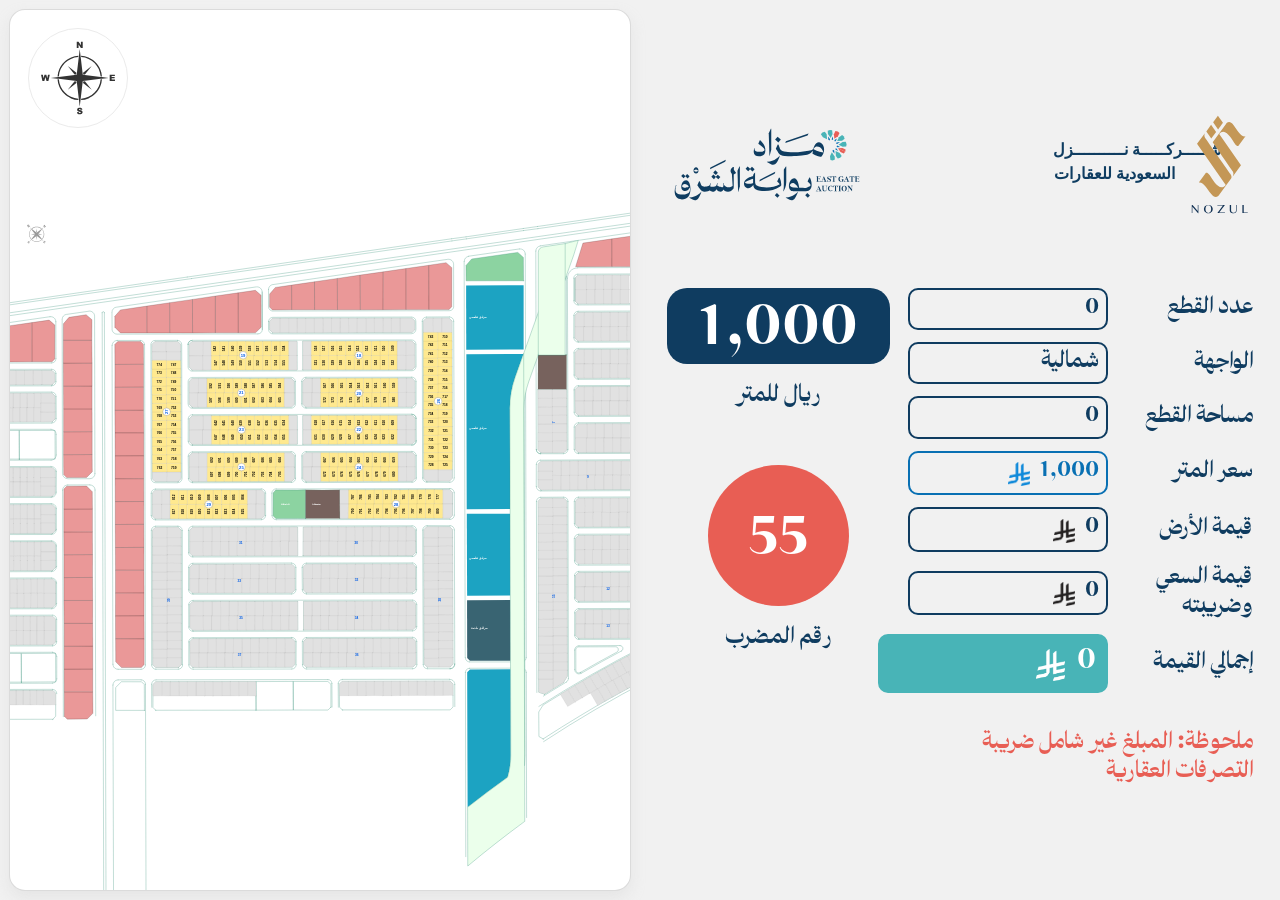
==== app.html @ c3728f0f "initial commit" ====
<!DOCTYPE html>
<html lang="en">

<head>
  <meta charset="UTF-8" />
  <meta http-equiv="X-UA-Compatible" content="IE=edge" />
  <meta name="viewport" content="width=device-width, initial-scale=1.0" />
  <title>مخطط المزاد</title>
  <link rel="icon" type="image/svg+xml" href="assets/images/compass.svg" />
  <script src="assets/js/d3@v7.js"></script>
  <link rel="stylesheet" href="assets/css/main.css" />
  <link rel="stylesheet" href="assets/css/app.css" />
</head>

<body dir="rtl">
  <main>
    <div class="map-container">
      <div class="compass-container">
        <img src="assets/images/compass.svg" alt="compass" />
      </div>
    </div>
    <div class="details-outer">
      <section class="side-details">
        <div class="logos-container">
          <img src="assets/images/nozul-logo.svg" alt="Logo" />
          <img src="assets/images/logo.svg" alt="Logo" />
        </div>
        <div class="details-highlights">
          <!-- remember to set default value in JS -->
          <div class="meter-price">
            <span id="meter-price-display">234</span>
            <span>ريـال للمتر</span>
          </div>
          <div class="madrab-num">
            <span id="madrab-num-display">234</span>
            <span>رقم المضرب</span>
          </div>
        </div>
        <div class="details-content">
          <div class="detail">
            <span class="detail-label">عدد القطع</span>
            <span class="detail-value" id="units-count-display">234</span>
          </div>
          <div class="detail">
            <span class="detail-label">الواجهة</span>
            <span class="detail-value" id="interface-display">234</span>
          </div>
          <div class="detail">
            <span class="detail-label">مساحة القطع</span>
            <span class="detail-value" id="units-area-display">375</span>
          </div>
          <div class="detail detail-price">
            <span class="detail-label">سعر المتر</span>
            <span class="detail-value" id="meter-price-display-2">234</span>
          </div>
          <div class="detail">
            <span class="detail-label">قيمة الأرض</span>
            <span class="detail-value" id="subtotal-display">234</span>
          </div>
          <div class="detail">
            <span class="detail-label">قيمة السعي وضريبته</span>
            <span class="detail-value" id="tax-display">234</span>
          </div>
          <div class="detail detail-total">
            <span class="detail-label">إجمالي القيمة</span>
            <span class="detail-value" id="total-display">234</span>
          </div>
          <p class="details-note">
            ملحوظة: المبلغ غير شامل ضريبة التصرفات العقارية
          </p>
        </div>
      </section>
    </div>
  </main>
  <script src="assets/js/main.js"></script>
  <script>

    const interfaceCaptions = {
      north: "شمالية",
      south: "جنوبية",
      east: "شرقية",
      west: "غربية",
    };

    const unitsCountDisplay = document.getElementById("units-count-display");
    const interfaceDisplay = document.getElementById("interface-display");
    const madrabNumDisplay = document.getElementById("madrab-num-display");
    const unitsAreaDisplay = document.getElementById("units-area-display");
    const meterPriceDisplay2 = document.getElementById("meter-price-display-2");
    const meterPriceDisplay = document.getElementById("meter-price-display");
    const subtotalDisplay = document.getElementById("subtotal-display");
    const taxDisplay = document.getElementById("tax-display");
    const totalDisplay = document.getElementById("total-display");

    setupMap({
      values: (data) => {
        const {
          interface: interface_,
          unitsCount,
          madrabNum,
          meterPrice,
          unitArea,
        } = data;

        const subtotal = unitsCount * unitArea * meterPrice;
        const tax = (((subtotal * 2.5) / 100) * 115) / 100;
        const total = subtotal + tax;

        interfaceDisplay.innerText = interfaceCaptions[interface_];
        unitsCountDisplay.innerText = unitsCount.toLocaleString();
        madrabNumDisplay.innerText = madrabNum.toLocaleString();
        unitsAreaDisplay.innerText = (unitArea * unitsCount).toLocaleString();
        const currencyIcon = '<img src="assets/images/Saudi_Riyal_Symbol-1.png" alt="ريال" class="currency-icon" />';
        meterPriceDisplay.innerText = meterPrice.toLocaleString();
        meterPriceDisplay2.innerHTML = `${meterPrice.toLocaleString()} ${currencyIcon}`;
        subtotalDisplay.innerHTML = `${subtotal.toLocaleString()} ${currencyIcon}`;
        taxDisplay.innerHTML = `${Number.parseInt(tax.toFixed(0)).toLocaleString()} ${currencyIcon}`;
        totalDisplay.innerHTML = `${Number.parseInt(total.toFixed(0)).toLocaleString()} ${currencyIcon}`;
      }
    });
  </script>
</body>

</html>
---- assets/css/main.css ----
*,
*::after,
*::before {
	box-sizing: border-box;
}

@font-face {
	font-family: "TheYearofTheCamel";
	src: url("../fonts/TheYearofTheCamel-Bold.otf") format("opentype");
	font-weight: bold;
	font-style: normal;
}

@font-face {
	font-family: "TheYearofTheCamel";
	src: url("../fonts/TheYearofTheCamel-ExtraBold.otf") format("opentype");
	font-weight: 800;
	font-style: normal;
}

@font-face {
	font-family: "TheYearofTheCamel";
	src: url("../fonts/TheYearofTheCamel-ExtraLight.otf") format("opentype");
	font-weight: 200;
	font-style: normal;
}

@font-face {
	font-family: "TheYearofTheCamel";
	src: url("../fonts/TheYearofTheCamel-Light.otf") format("opentype");
	font-weight: 300;
	font-style: normal;
}

@font-face {
	font-family: "TheYearofTheCamel";
	src: url("../fonts/TheYearofTheCamel-Medium.otf") format("opentype");
	font-weight: 500;
	font-style: normal;
}

@font-face {
	font-family: "TheYearofTheCamel";
	src: url("../fonts/TheYearofTheCamel-Regular.otf") format("opentype");
	font-weight: normal;
	font-style: normal;
}

@font-face {
	font-family: "TheYearofTheCamel";
	src: url("../fonts/TheYearofTheCamel-Thin.otf") format("opentype");
	font-weight: 100;
	font-style: normal;
}

* {
	box-sizing: border-box;
}

body {
	font-family: TheYearofTheCamel, sans-serif;
	margin: 0;
	background-color: #f1f1f1;
	color: #0f3c60;
	min-width: 1000px;
	height: 100vh;
	padding: 0.5em;
	font-weight: bold;
	font-size: 18px;
}

/* Ensure map text doesn't inherit the custom font which might throw off positioning */
.map-container svg text {
	font-family: sans-serif !important;
	text-anchor: middle;
	dominant-baseline: central;
	pointer-events: none !important;
	font-size: 10px;
}

/* Building number text styling */
.map-container svg text.st12 {
	fill: #005ce6;
	font-weight: 700;
	font-size: 12.93px;
}

main {
	height: 100%;
	display: grid;
	column-gap: 1em;
	row-gap: 0.5em;
	grid-template-columns: 1fr 1fr;
	grid-template-areas: "details map";
}

.map-container {
	grid-area: map;
	position: relative;
	box-shadow: 0 7px 14px rgb(212, 212, 212, 0.4);
	border: solid 1px rgba(128, 128, 128, 0.288);
	width: 100%;
	height: 100%;
	border-radius: 16px;
	overflow: hidden;
	background-color: white;

	.compass-container {
		position: absolute;
		top: 1em;
		left: 1em;
		width: 100px;
		aspect-ratio: 1 / 1;
		background-color: white;
		border-radius: 100%;
		overflow: hidden;
		border: 1px solid rgb(235, 235, 235);

		&>img {
			width: 100%;
		}
	}

	svg#map {
		width: 100%;
		height: 100%;
	}
}

.no-mouse {
	pointer-events: none;
}

.building-circle {
	cursor: pointer;
	transition: transform 200ms ease-in-out, fill 200ms ease-in-out;
}

.building-circle:hover {
	fill: #e0e0e0;
	transform-origin: center;
}

.unit {
	transition: fill 300ms ease-in-out;
	cursor: pointer;

	&.initial {
		fill: #ffe98f;
	}

	&.selected {
		animation: blink 2s infinite;
		fill: rgb(252, 63, 63);
	}

	&.completed {
		fill: #8ef172;
	}
}

@keyframes blink {

	0%,
	100% {
		fill-opacity: 1;
	}

	50% {
		fill-opacity: 0.6;
	}
}

.details-outer {
	grid-area: details;
	container-name: details;
	container-type: inline-size;
	display: flex;
	justify-content: center;
	align-items: center;
}
---- assets/css/app.css ----
/* @import url("https://fonts.googleapis.com/css2?family=Cairo:wght@200..1000&display=swap"); */

section.side-details {
	padding: 1em;
	display: grid;
	row-gap: 4em;
	column-gap: 3em;
	max-width: 1500px;
	width: 100%;

	grid-template-areas:
		"logos logos"
		"values highlights";

	.logos-container {
		grid-area: logos;
		display: flex;
		justify-content: space-between;
		gap: 1em;

		img {
			max-width: 30%;
			min-width: 200px;
		}
	}

	>.details-highlights {
		grid-area: highlights;
		display: flex;
		flex-direction: column;
		gap: 3em;
		flex-basis: 40%;

		.meter-price,
		.madrab-num {
			gap: 1em;
			display: flex;
			flex-direction: column;
			align-items: center;

			span:nth-of-type(2) {
				font-size: 1.5rem;
				font-weight: bolder;
			}
		}

		.meter-price {
			span:first-of-type {
				line-height: 1;
				padding-top: 0.2em;
				padding-inline: 0.5em;
				font-weight: bolder;
				font-size: 4rem;
				background-color: #0f3c60;
				border-radius: 20px;
				color: white;
			}
		}

		.madrab-num {
			span:first-of-type {
				display: flex;
				justify-content: center;
				align-items: center;
				line-height: 1;
				padding: 0.5em;
				padding-top: 0.7em;
				font-weight: bolder;
				font-size: 5rem;
				aspect-ratio: 1 / 1;
				background-color: #e85e54;
				border-radius: 100%;
				color: white;
			}
		}
	}

	>.details-content {
		grid-area: values;
		font-size: 1.5rem;
		font-weight: bolder;
		display: flex;
		flex-direction: column;
		gap: 0.5em;
		flex: 1;

		.detail {
			display: grid;
			grid-template-columns: 2fr 3fr;
			gap: 0.5em;
			align-items: center;

			&.detail-price {
				.detail-value {
					color: #0970b3;
					border-color: #0970b3;
				}
			}

			&.detail-total {
				.detail-value {
					font-size: 2rem;
					border-color: #48b4b7;
					background-color: #48b4b7;
					color: white;
					margin-inline-end: -30px;
				}
			}
		}

		.detail-value {
			border: 2px solid #0f3c60;
			border-radius: 10px;
			padding: 0.3em;
			line-height: 1;
		}

		.details-note {
			margin: 0;
			margin-top: 1em;
			color: #e85e54;
		}
	}
}

@container details (width <=900px) {
	section.side-details {
		column-gap: 1em !important;

		.meter-price {
			span:first-of-type {
				font-size: 4rem !important;
			}
		}

		.madrab-num {
			span:first-of-type {
				font-size: 4rem !important;
			}
		}
	}
}

@container details (width <=600px) {
	section.side-details {
		grid-template-areas:
			"logos"
			"highlights"
			"values";

		>.details-highlights {
			flex-direction: row;
			gap: 3em;
			align-items: center;
			justify-content: center;
		}

		.meter-price {
			span:first-of-type {
				font-size: 3rem !important;
			}
		}

		.madrab-num {
			span:first-of-type {
				font-size: 3rem !important;
			}
		}
	}
}

@container details (width >=700px) {
	section.side-details {
		padding: 1em;
	}
}

@container details (width >=1000px) {
	section.side-details {
		padding: 2em;
	}
}

@container details (width >=2000px) {
	section.side-details {
		padding: 4em;
		row-gap: 6em !important;
	}
}

.currency-icon {
	height: 1em;
	width: auto;
	vertical-align: middle;
	margin-inline-start: 0.2em;
}

#meter-price-display-2 .currency-icon {
	filter: invert(31%) sepia(93%) saturate(1066%) hue-rotate(178deg) brightness(96%) contrast(91%);
}

#total-display .currency-icon {
	filter: brightness(0) invert(1);
}
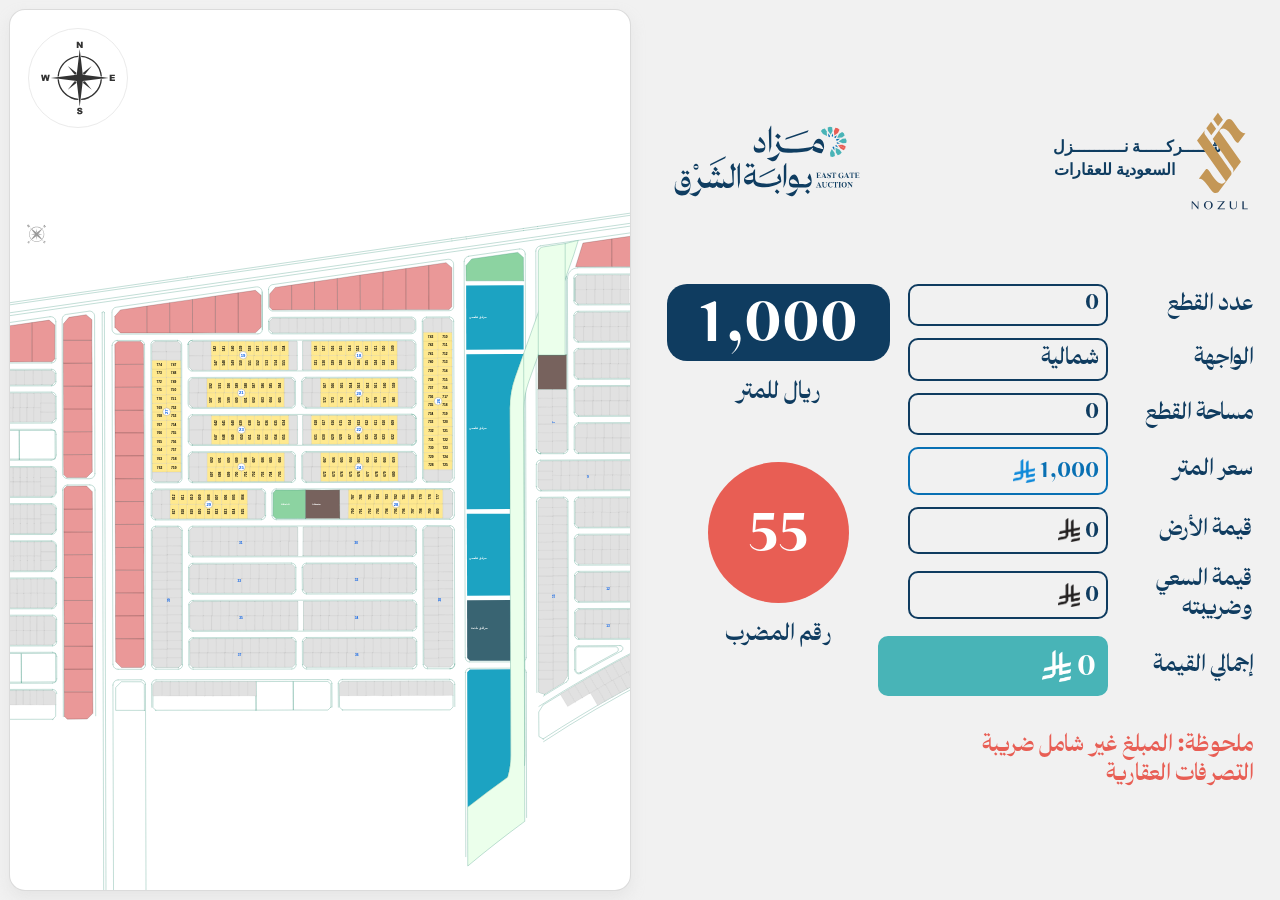
==== commit a16081a6: "fix text alignment" ====
--- a/app.html
+++ b/app.html
@@ -112,10 +112,10 @@
         unitsAreaDisplay.innerText = (unitArea * unitsCount).toLocaleString();
         const currencyIcon = '<img src="assets/images/Saudi_Riyal_Symbol-1.png" alt="ريال" class="currency-icon" />';
         meterPriceDisplay.innerText = meterPrice.toLocaleString();
-        meterPriceDisplay2.innerHTML = `${meterPrice.toLocaleString()} ${currencyIcon}`;
-        subtotalDisplay.innerHTML = `${subtotal.toLocaleString()} ${currencyIcon}`;
-        taxDisplay.innerHTML = `${Number.parseInt(tax.toFixed(0)).toLocaleString()} ${currencyIcon}`;
-        totalDisplay.innerHTML = `${Number.parseInt(total.toFixed(0)).toLocaleString()} ${currencyIcon}`;
+        meterPriceDisplay2.innerHTML = `<p class="value-text">${meterPrice.toLocaleString()}</p> ${currencyIcon}`;
+        subtotalDisplay.innerHTML = `<p class="value-text">${subtotal.toLocaleString()}</p> ${currencyIcon}`;
+        taxDisplay.innerHTML = `<p class="value-text">${Number.parseInt(tax.toFixed(0)).toLocaleString()}</p> ${currencyIcon}`;
+        totalDisplay.innerHTML = `<p class="value-text">${Number.parseInt(total.toFixed(0)).toLocaleString()}</p> ${currencyIcon}`;
       }
     });
   </script>
--- a/assets/css/app.css
+++ b/assets/css/app.css
@@ -113,6 +113,9 @@
 			border-radius: 10px;
 			padding: 0.3em;
 			line-height: 1;
+			display: inline-flex;
+			align-items: center;
+			gap: 0.2em;
 		}
 
 		.details-note {
@@ -191,8 +194,11 @@
 .currency-icon {
 	height: 1em;
 	width: auto;
-	vertical-align: middle;
-	margin-inline-start: 0.2em;
+}
+
+.value-text {
+	margin: 0;
+	margin-top: 5px;
 }
 
 #meter-price-display-2 .currency-icon {
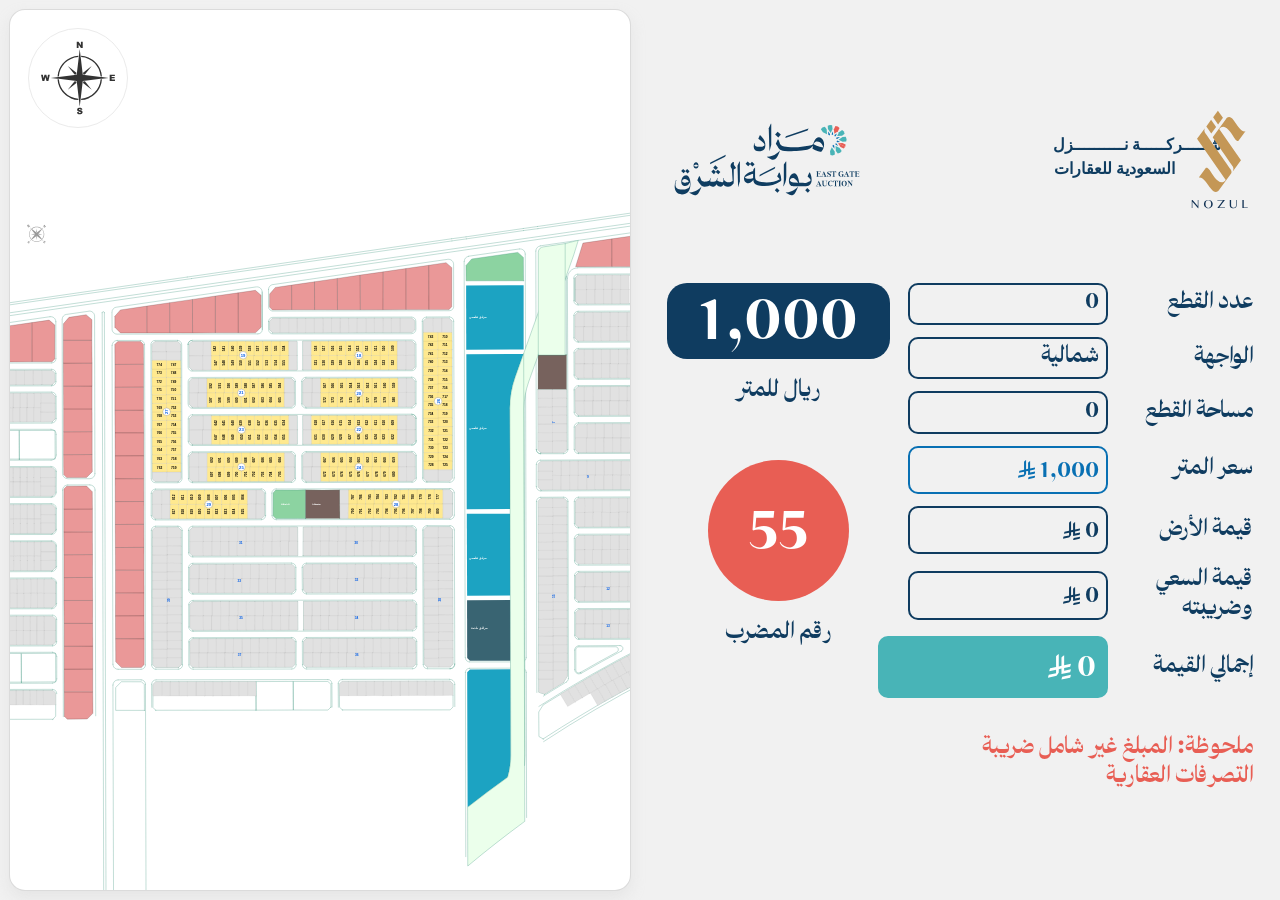
==== commit d165d311: "new currency icon svg" ====
--- a/app.html
+++ b/app.html
@@ -110,12 +110,12 @@
         unitsCountDisplay.innerText = unitsCount.toLocaleString();
         madrabNumDisplay.innerText = madrabNum.toLocaleString();
         unitsAreaDisplay.innerText = (unitArea * unitsCount).toLocaleString();
-        const currencyIcon = '<img src="assets/images/Saudi_Riyal_Symbol-1.png" alt="ريال" class="currency-icon" />';
+        const currencyIcon = (color) => `<svg class="currency-icon" xmlns="http://www.w3.org/2000/svg" viewBox="0 0 1124.14 1256.39"><path fill="${color}" d="M699.62,1113.02h0c-20.06,44.48-33.32,92.75-38.4,143.37l424.51-90.24c20.06-44.47,33.31-92.75,38.4-143.37l-424.51,90.24Z"/><path fill="${color}" d="M1085.73,895.8c20.06-44.47,33.32-92.75,38.4-143.37l-330.68,70.33v-135.2l292.27-62.11c20.06-44.47,33.32-92.75,38.4-143.37l-330.68,70.27V66.13c-50.67,28.45-95.67,66.32-132.25,110.99v403.35l-132.25,28.11V0c-50.67,28.44-95.67,66.32-132.25,110.99v525.69l-295.91,62.88c-20.06,44.47-33.33,92.75-38.42,143.37l334.33-71.05v170.26l-358.3,76.14C18.33,1062.75,5.07,1111.03,0,1161.65l375.04-79.7c30.53-6.35,56.77-24.4,73.83-49.24l68.78-101.97v-.02c7.14-10.55,11.3-23.27,11.3-36.97v-149.98l132.25-28.11v270.4l424.53-90.28v.02Z"/></svg>`;
         meterPriceDisplay.innerText = meterPrice.toLocaleString();
-        meterPriceDisplay2.innerHTML = `<p class="value-text">${meterPrice.toLocaleString()}</p> ${currencyIcon}`;
-        subtotalDisplay.innerHTML = `<p class="value-text">${subtotal.toLocaleString()}</p> ${currencyIcon}`;
-        taxDisplay.innerHTML = `<p class="value-text">${Number.parseInt(tax.toFixed(0)).toLocaleString()}</p> ${currencyIcon}`;
-        totalDisplay.innerHTML = `<p class="value-text">${Number.parseInt(total.toFixed(0)).toLocaleString()}</p> ${currencyIcon}`;
+        meterPriceDisplay2.innerHTML = `<p class="value-text">${meterPrice.toLocaleString()}</p> ${currencyIcon('#0970b3')}`;
+        subtotalDisplay.innerHTML = `<p class="value-text">${subtotal.toLocaleString()}</p> ${currencyIcon('#0f3c60')}`;
+        taxDisplay.innerHTML = `<p class="value-text">${Number.parseInt(tax.toFixed(0)).toLocaleString()}</p> ${currencyIcon('#0f3c60')}`;
+        totalDisplay.innerHTML = `<p class="value-text">${Number.parseInt(total.toFixed(0)).toLocaleString()}</p> ${currencyIcon('#ffffff')}`;
       }
     });
   </script>
--- a/assets/css/app.css
+++ b/assets/css/app.css
@@ -192,19 +192,12 @@
 }
 
 .currency-icon {
-	height: 1em;
+	height: 0.8em;
 	width: auto;
 }
 
 .value-text {
 	margin: 0;
-	margin-top: 5px;
-}
-
-#meter-price-display-2 .currency-icon {
-	filter: invert(31%) sepia(93%) saturate(1066%) hue-rotate(178deg) brightness(96%) contrast(91%);
-}
-
-#total-display .currency-icon {
-	filter: brightness(0) invert(1);
-}+	margin-top: 6px;
+}
+
